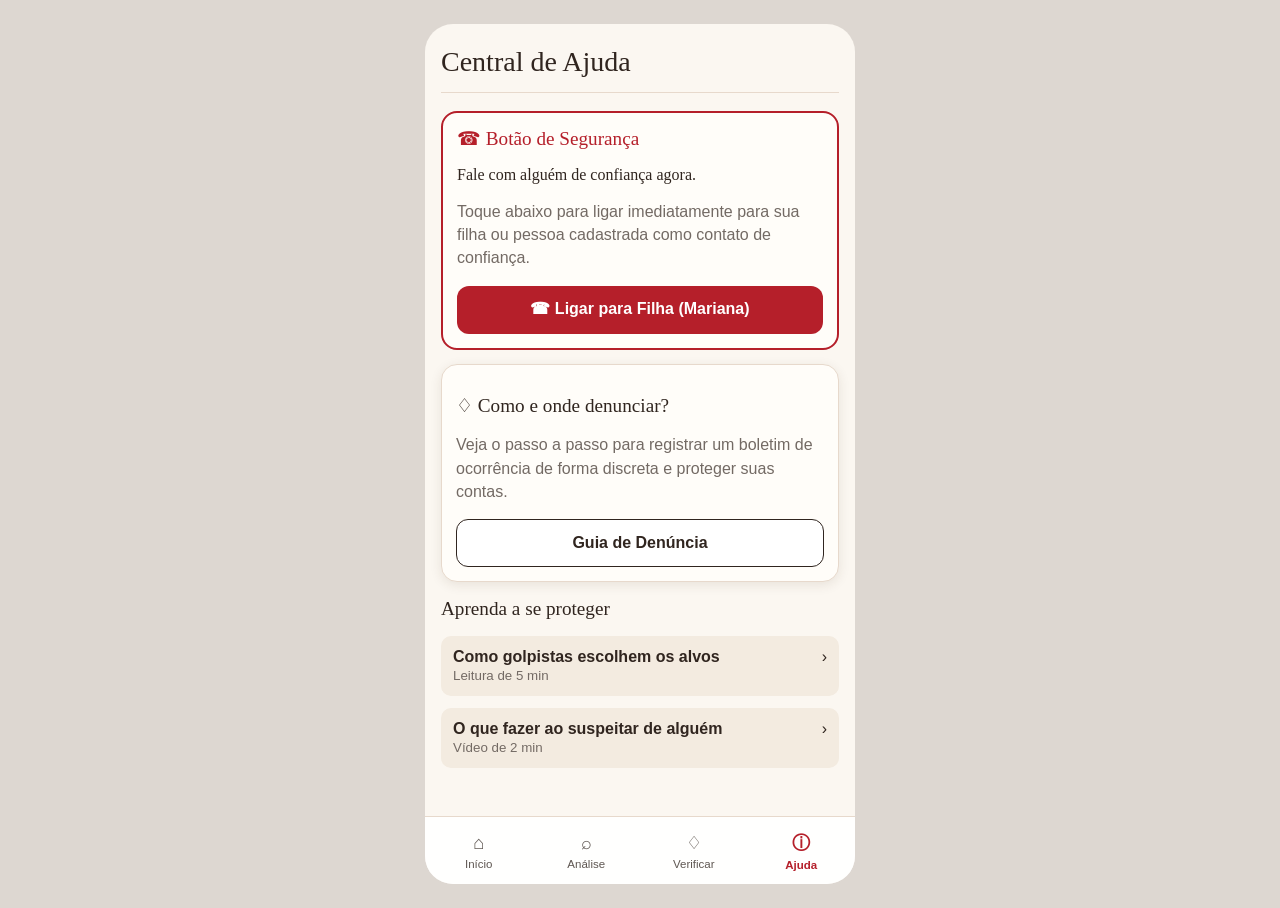
==== coracao-seguro-html/ajuda.html @ daa44c86 "Primeiro Envio Primeiro Projeto do nosso app mobile, sobre controle glicemico pelo celular.  Criado" ====
<!DOCTYPE html>
<html lang="pt-BR">
<head>
  <meta charset="UTF-8">
  <meta name="viewport" content="width=device-width, initial-scale=1.0">
  <title>Coração Seguro - Ajuda</title>
  <link rel="stylesheet" href="css/style.css">
</head>
<body>
  <main class="app-shell" id="pagina-ajuda">
    <div class="app-conteudo">

      <header>
        <h1>Central de Ajuda</h1>
        <hr class="divisor">
      </header>

      <section class="bloco-emergencia" id="bloco-botao-seguranca">
        <h2>☎ Botão de Segurança</h2>
        <h3>Fale com alguém de confiança agora.</h3>
        <p class="texto-suave">
          Toque abaixo para ligar imediatamente para sua filha ou pessoa cadastrada como contato de confiança.
        </p>

        <a
          class="botao-perigo"
          id="botao-ligar-filha"
          href="tel:+550000000000"
          style="display:block;text-align:center;text-decoration:none;"
        >
          ☎ Ligar para Filha (Mariana)
        </a>
      </section>

      <section class="cartao" id="bloco-denuncia" style="margin-top:14px;">
        <h2>♢ Como e onde denunciar?</h2>
        <p class="texto-suave">
          Veja o passo a passo para registrar um boletim de ocorrência de forma discreta
          e proteger suas contas.
        </p>
        <button class="botao-secundario" id="botao-guia-denuncia" type="button">
          Guia de Denúncia
        </button>
      </section>

      <section aria-labelledby="titulo-aprender">
        <h2 id="titulo-aprender">Aprenda a se proteger</h2>

        <div class="lista-ajuda">
          <a class="link-artigo" id="artigo-golpistas" href="#">
            <span>
              <strong>Como golpistas escolhem os alvos</strong><br>
              <small class="texto-suave">Leitura de 5 min</small>
            </span>
            <span>›</span>
          </a>

          <a class="link-artigo" id="artigo-suspeita" href="#">
            <span>
              <strong>O que fazer ao suspeitar de alguém</strong><br>
              <small class="texto-suave">Vídeo de 2 min</small>
            </span>
            <span>›</span>
          </a>
        </div>
      </section>
    </div>

    
<nav class="navegacao-inferior" aria-label="Navegação principal">
  <a class="link-navegacao " href="index.html" id="nav-inicio">
    <span class="icone-nav">⌂</span>
    <span>Início</span>
  </a>
  <a class="link-navegacao " href="analise.html" id="nav-analise">
    <span class="icone-nav">⌕</span>
    <span>Análise</span>
  </a>
  <a class="link-navegacao " href="verificar.html" id="nav-verificar">
    <span class="icone-nav">♢</span>
    <span>Verificar</span>
  </a>
  <a class="link-navegacao ativo" href="ajuda.html" id="nav-ajuda">
    <span class="icone-nav">ⓘ</span>
    <span>Ajuda</span>
  </a>
</nav>

  </main>

  <script src="js/script.js"></script>
</body>
</html>
---- coracao-seguro-html/css/style.css ----
:root {
  --cor-fundo: #fbf7f1;
  --cor-cartao: #fffdf9;
  --cor-primaria: #b51f2a;
  --cor-primaria-escura: #8f1821;
  --cor-texto: #30251f;
  --cor-texto-suave: #736a64;
  --cor-borda: #e7d9cc;
  --cor-destaque: #d89024;
  --cor-sucesso-fundo: #e9f5f2;
  --cor-alerta-fundo: #fff7ed;
  --cor-sombra: rgba(71, 47, 32, 0.10);
  --raio: 16px;
}

* {
  box-sizing: border-box;
}

html {
  font-size: 16px;
}

body {
  margin: 0;
  min-height: 100vh;
  font-family: Arial, Helvetica, sans-serif;
  color: var(--cor-texto);
  background: #ddd7d1;
}

button,
textarea,
input {
  font: inherit;
}

button,
a {
  -webkit-tap-highlight-color: transparent;
}

.app-shell {
  width: min(100%, 430px);
  min-height: 100vh;
  margin: 0 auto;
  background: var(--cor-fundo);
  position: relative;
  padding-bottom: 84px;
  overflow-x: hidden;
}

.app-conteudo {
  padding: 22px 16px 26px;
}

.titulo-serif,
h1,
h2,
h3 {
  font-family: Georgia, "Times New Roman", serif;
  font-weight: 400;
}

h1 {
  font-size: 1.75rem;
  margin: 0;
}

h2 {
  font-size: 1.2rem;
}

h3 {
  font-size: 1rem;
}

p {
  line-height: 1.45;
}

.texto-suave {
  color: var(--cor-texto-suave);
}

.divisor {
  border: 0;
  border-top: 1px solid var(--cor-borda);
  margin: 14px 0 18px;
}

.topo-pagina {
  display: flex;
  align-items: center;
  gap: 10px;
}

.botao-voltar {
  width: 36px;
  height: 36px;
  border: 0;
  border-radius: 50%;
  background: #f1eae2;
  color: var(--cor-texto);
  cursor: pointer;
}

.botao-primario,
.botao-secundario,
.botao-perigo {
  width: 100%;
  min-height: 48px;
  border-radius: 12px;
  border: 1px solid transparent;
  padding: 12px 16px;
  cursor: pointer;
  font-weight: 700;
  transition: transform .15s ease, background .15s ease;
}

.botao-primario {
  background: var(--cor-primaria);
  color: white;
}

.botao-primario:hover {
  background: var(--cor-primaria-escura);
}

.botao-secundario {
  background: white;
  color: var(--cor-texto);
  border-color: var(--cor-texto);
}

.botao-perigo {
  background: var(--cor-primaria);
  color: white;
}

.botao-primario:active,
.botao-secundario:active,
.botao-perigo:active {
  transform: scale(.99);
}

.cartao {
  background: var(--cor-cartao);
  border: 1px solid var(--cor-borda);
  border-radius: var(--raio);
  box-shadow: 0 3px 12px var(--cor-sombra);
  padding: 14px;
}

.icone-circular {
  width: 38px;
  height: 38px;
  flex: 0 0 38px;
  border-radius: 50%;
  display: grid;
  place-items: center;
  background: #f4e8dd;
  color: var(--cor-primaria);
  font-size: 1.1rem;
}

.linha-cartao {
  display: flex;
  align-items: flex-start;
  gap: 12px;
}

.navegacao-inferior {
  position: absolute;
  bottom: 0;
  left: 0;
  right: 0;
  min-height: 68px;
  background: rgba(255,255,255,.96);
  border-top: 1px solid var(--cor-borda);
  display: grid;
  grid-template-columns: repeat(4, 1fr);
  z-index: 10;
}

.link-navegacao {
  text-decoration: none;
  color: #5f5752;
  display: grid;
  place-items: center;
  align-content: center;
  gap: 4px;
  font-size: .72rem;
  padding: 8px 2px;
}

.link-navegacao.ativo {
  color: var(--cor-primaria);
  font-weight: 700;
}

.icone-nav {
  font-size: 1.15rem;
}

.splash {
  position: fixed;
  inset: 0;
  background: var(--cor-fundo);
  z-index: 100;
  display: grid;
  place-items: center;
  padding: 16px;
}

.splash.oculto {
  display: none;
}

.splash-caixa {
  width: min(100%, 430px);
  min-height: 100vh;
  background: var(--cor-fundo);
  padding: 34px 24px;
  display: flex;
  flex-direction: column;
  justify-content: flex-start;
}

.splash-marca {
  text-align: center;
  margin-bottom: 22px;
}

.splash-marca small {
  color: var(--cor-primaria);
  font-weight: 700;
  letter-spacing: .08em;
}

.splash-marca h1 {
  font-size: 2rem;
  margin-top: 6px;
}

.splash-marca h1::after {
  content: "";
  display: block;
  width: 72px;
  height: 3px;
  margin: 8px auto 0;
  background: var(--cor-primaria);
}

.splash-imagem {
  width: 20%;
  height: 90px;
  object-fit: cover;
  border-radius: 18px;
  border: 1px solid #e2ddd9;
}

.splash-titulo {
  font-size: 1.3rem;
  margin: 18px 0 8px;
}

.splash-descricao {
  color: var(--cor-texto-suave);
  margin: 0 0 20px;
}

.splash-rodape {
  text-align: center;
  font-size: .75rem;
  color: var(--cor-texto-suave);
  margin-top: 8px;
}

.boas-vindas {
  display: flex;
  justify-content: space-between;
  gap: 12px;
  align-items: flex-start;
}

.boas-vindas p {
  margin: 0 0 2px;
}

.acoes-home {
  display: grid;
  gap: 12px;
  margin: 16px 0 28px;
}

.acao-home {
  text-decoration: none;
  color: inherit;
}

.acao-home .cartao {
  display: flex;
  align-items: flex-start;
  gap: 12px;
}

.acao-home h3,
.historia-card h3 {
  margin: 2px 0 6px;
}

.acao-home p,
.historia-card p {
  margin: 0;
  font-size: .85rem;
  color: var(--cor-texto-suave);
}

.historias {
  display: grid;
  gap: 8px;
}

.historia-card {
  background: #f3ebe0;
  border-radius: 12px;
  padding: 12px;
}

.campo-mensagem {
  width: 100%;
  min-height: 130px;
  resize: vertical;
  border: 0;
  outline: none;
  background: #f3eadf;
  border-radius: 10px;
  padding: 12px;
  color: var(--cor-texto);
}

.area-campo {
  padding: 10px;
  margin: 16px 0;
}

.area-campo label {
  display: block;
  font-weight: 700;
  margin-bottom: 8px;
}

.aviso-privacidade {
  background: var(--cor-sucesso-fundo);
  border-radius: 10px;
  padding: 12px;
  font-size: .83rem;
  color: #35665c;
  margin: 12px 0 18px;
}

.resultado-box {
  border: 2px solid var(--cor-destaque);
  border-radius: 16px;
  padding: 15px;
  background: #fffdf9;
}

.resultado-status {
  color: var(--cor-destaque);
  text-transform: uppercase;
  font-size: .75rem;
  font-weight: 700;
  letter-spacing: .03em;
}

.lista-sinais {
  display: grid;
  gap: 10px;
  margin: 12px 0 20px;
}

.sinal {
  display: flex;
  gap: 10px;
  align-items: flex-start;
  background: #f5eee6;
  border-radius: 10px;
  padding: 12px;
}

.sinal strong {
  display: block;
  margin-bottom: 3px;
}

.recomendacoes {
  background: var(--cor-sucesso-fundo);
  border-radius: 12px;
  padding: 14px;
  margin-bottom: 14px;
}

.recomendacoes ul {
  margin: 8px 0 0;
  padding-left: 18px;
}

.opcoes-perfil {
  display: grid;
  gap: 10px;
  margin: 14px 0 18px;
}

.opcao-perfil {
  display: flex;
  align-items: center;
  gap: 10px;
  cursor: pointer;
}

.opcao-perfil input {
  width: 20px;
  height: 20px;
  accent-color: var(--cor-primaria);
}

.opcao-perfil span {
  flex: 1;
}

.resultado-perfil {
  margin-top: 14px;
  background: var(--cor-alerta-fundo);
  border: 1px solid #f3c983;
  border-radius: 12px;
  padding: 12px;
  display: none;
}

.resultado-perfil.visivel {
  display: block;
}

.bloco-emergencia {
  border: 2px solid var(--cor-primaria);
  border-radius: 16px;
  padding: 14px;
  background: #fffdf9;
}

.bloco-emergencia h2 {
  color: var(--cor-primaria);
  margin-top: 0;
}

.lista-ajuda {
  margin-top: 14px;
  display: grid;
  gap: 12px;
}

.link-artigo {
  display: flex;
  justify-content: space-between;
  gap: 12px;
  text-decoration: none;
  color: inherit;
  background: #f3ebe0;
  padding: 12px;
  border-radius: 10px;
}

.mensagem-feedback {
  margin-top: 12px;
  font-size: .9rem;
  min-height: 20px;
}

@media (min-width: 700px) {
  body {
    padding: 24px 0;
  }

  .app-shell,
  .splash-caixa {
    min-height: 860px;
    border-radius: 28px;
    overflow: hidden;
  }

  .navegacao-inferior {
    position: absolute;
  }
}
.nome-do-usuario{
 height:10vh;
 margin:0;
 display: grid;
 place-items: center;
}

.senha{
  height:20vh;
  margin:0;
  display: grid;
  place-items: center;
 }
 .botao-de-entrada{
  height:10vh;
  margin:0;
  display: grid;
  place-items: center;
 }
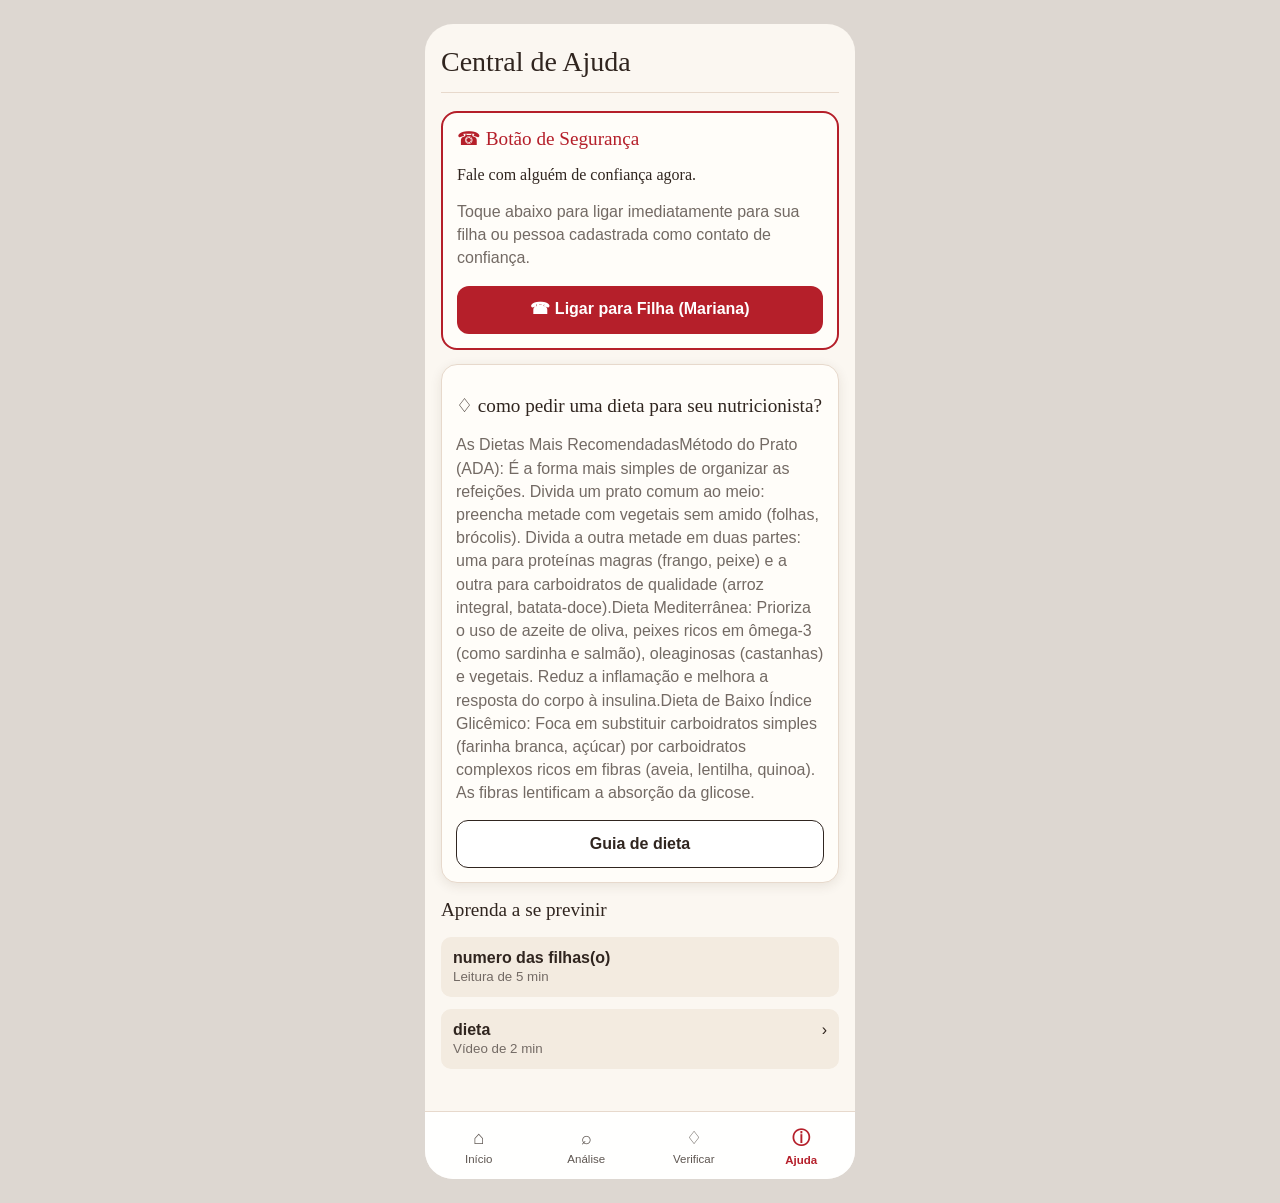
==== commit 783d11ae: "mobille de glicemia atualização do código," ====
--- a/coracao-seguro-html/ajuda.html
+++ b/coracao-seguro-html/ajuda.html
@@ -3,7 +3,7 @@
 <head>
   <meta charset="UTF-8">
   <meta name="viewport" content="width=device-width, initial-scale=1.0">
-  <title>Coração Seguro - Ajuda</title>
+  <title>Aplicativo de Glicemia - Ajuda</title>
   <link rel="stylesheet" href="css/style.css">
 </head>
 <body>
@@ -33,31 +33,29 @@
       </section>
 
       <section class="cartao" id="bloco-denuncia" style="margin-top:14px;">
-        <h2>♢ Como e onde denunciar?</h2>
+        <h2>♢ como pedir uma dieta para seu nutricionista?</h2>
         <p class="texto-suave">
-          Veja o passo a passo para registrar um boletim de ocorrência de forma discreta
-          e proteger suas contas.
+          As Dietas Mais RecomendadasMétodo do Prato (ADA): É a forma mais simples de organizar as refeições. Divida um prato comum ao meio: preencha metade com vegetais sem amido (folhas, brócolis). Divida a outra metade em duas partes: uma para proteínas magras (frango, peixe) e a outra para carboidratos de qualidade (arroz integral, batata-doce).Dieta Mediterrânea: Prioriza o uso de azeite de oliva, peixes ricos em ômega-3 (como sardinha e salmão), oleaginosas (castanhas) e vegetais. Reduz a inflamação e melhora a resposta do corpo à insulina.Dieta de Baixo Índice Glicêmico: Foca em substituir carboidratos simples (farinha branca, açúcar) por carboidratos complexos ricos em fibras (aveia, lentilha, quinoa). As fibras lentificam a absorção da glicose.
         </p>
         <button class="botao-secundario" id="botao-guia-denuncia" type="button">
-          Guia de Denúncia
+          Guia de dieta
         </button>
       </section>
 
       <section aria-labelledby="titulo-aprender">
-        <h2 id="titulo-aprender">Aprenda a se proteger</h2>
+        <h2 id="titulo-aprender">Aprenda a se previnir</h2>
 
         <div class="lista-ajuda">
           <a class="link-artigo" id="artigo-golpistas" href="#">
             <span>
-              <strong>Como golpistas escolhem os alvos</strong><br>
+              <strong>numero das filhas(o)</strong><br>
               <small class="texto-suave">Leitura de 5 min</small>
             </span>
-            <span>›</span>
+            <span></span>
           </a>
-
           <a class="link-artigo" id="artigo-suspeita" href="#">
             <span>
-              <strong>O que fazer ao suspeitar de alguém</strong><br>
+              <strong>dieta</strong><br>
               <small class="texto-suave">Vídeo de 2 min</small>
             </span>
             <span>›</span>
--- a/coracao-seguro-html/css/style.css
+++ b/coracao-seguro-html/css/style.css
@@ -508,9 +508,50 @@
   display: grid;
   place-items: center;
  }
- .botao-de-entrada{
-  height:10vh;
+ .botao-d-entrada{
+  height:30px;
   margin:0;
   display: grid;
   place-items: center;
+ }
+ 
+.botao-senha{
+ height:10vh;
+ margin:0;
+ display: grid;
+ place-items: center;
+
+
+ 
+/* Estilos do Alerta de Atualização */
+.alerta-container {
+  background-color: #fff3cd; /* Amarelo suave de aviso */
+  border-left: 6px solid #ffc107; /* Barra lateral amarela escura */
+  color: #856404; /* Texto em tom marrom escuro para contraste */
+  padding: 15px 20px;
+  margin: 20px auto;
+  border-radius: 4px;
+  box-shadow: 0 2px 4px rgba(0, 0, 0, 0.1);
+  max-width: 600px;
+  font-family: Arial, sans-serif;
+  display: flex;
+  align-items: center;
+  gap: 15px;
+}
+
+.alerta-icone {
+  font-size: 24px;
+}
+
+.alerta-texto {
+  font-size: 15px;
+  line-height: 1.5;
+  margin: 0;
+}
+
+.alerta-data {
+  font-weight: bold;
+  text-decoration: underline;
+}
+
  }
